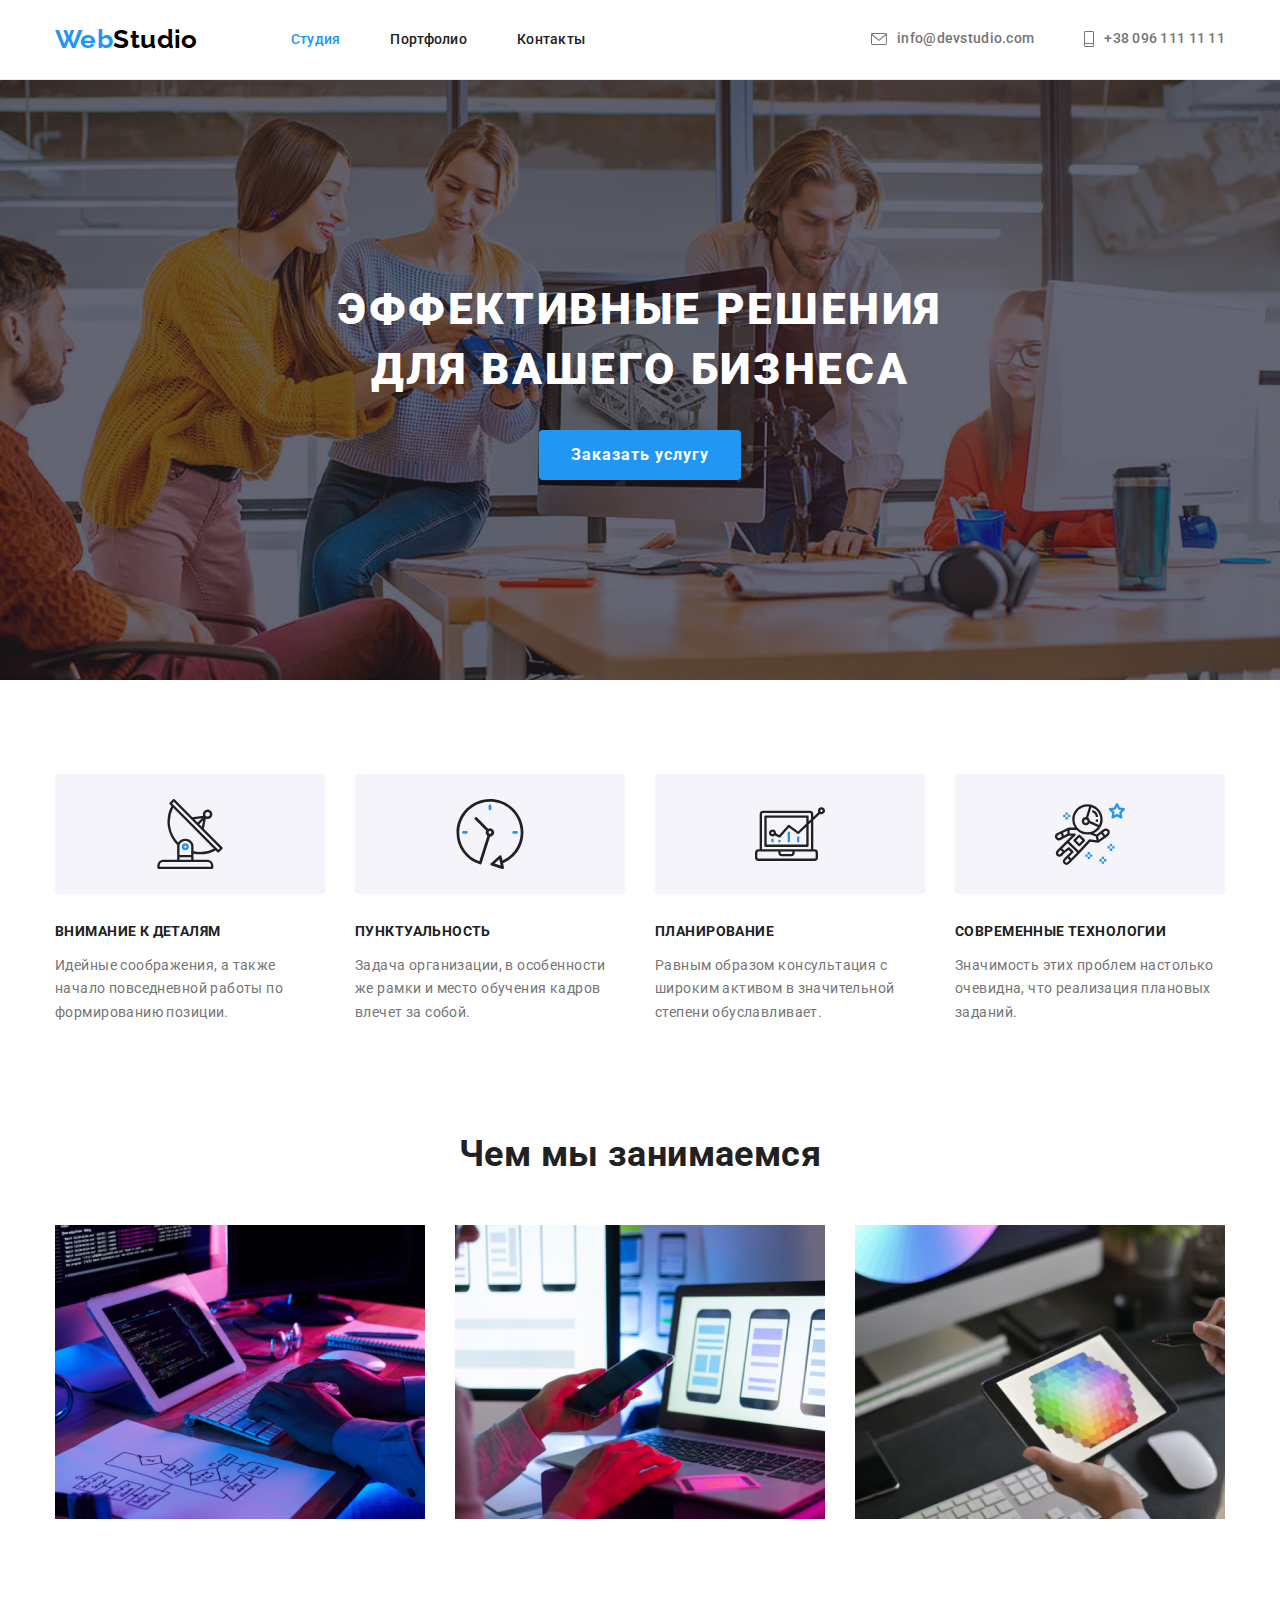
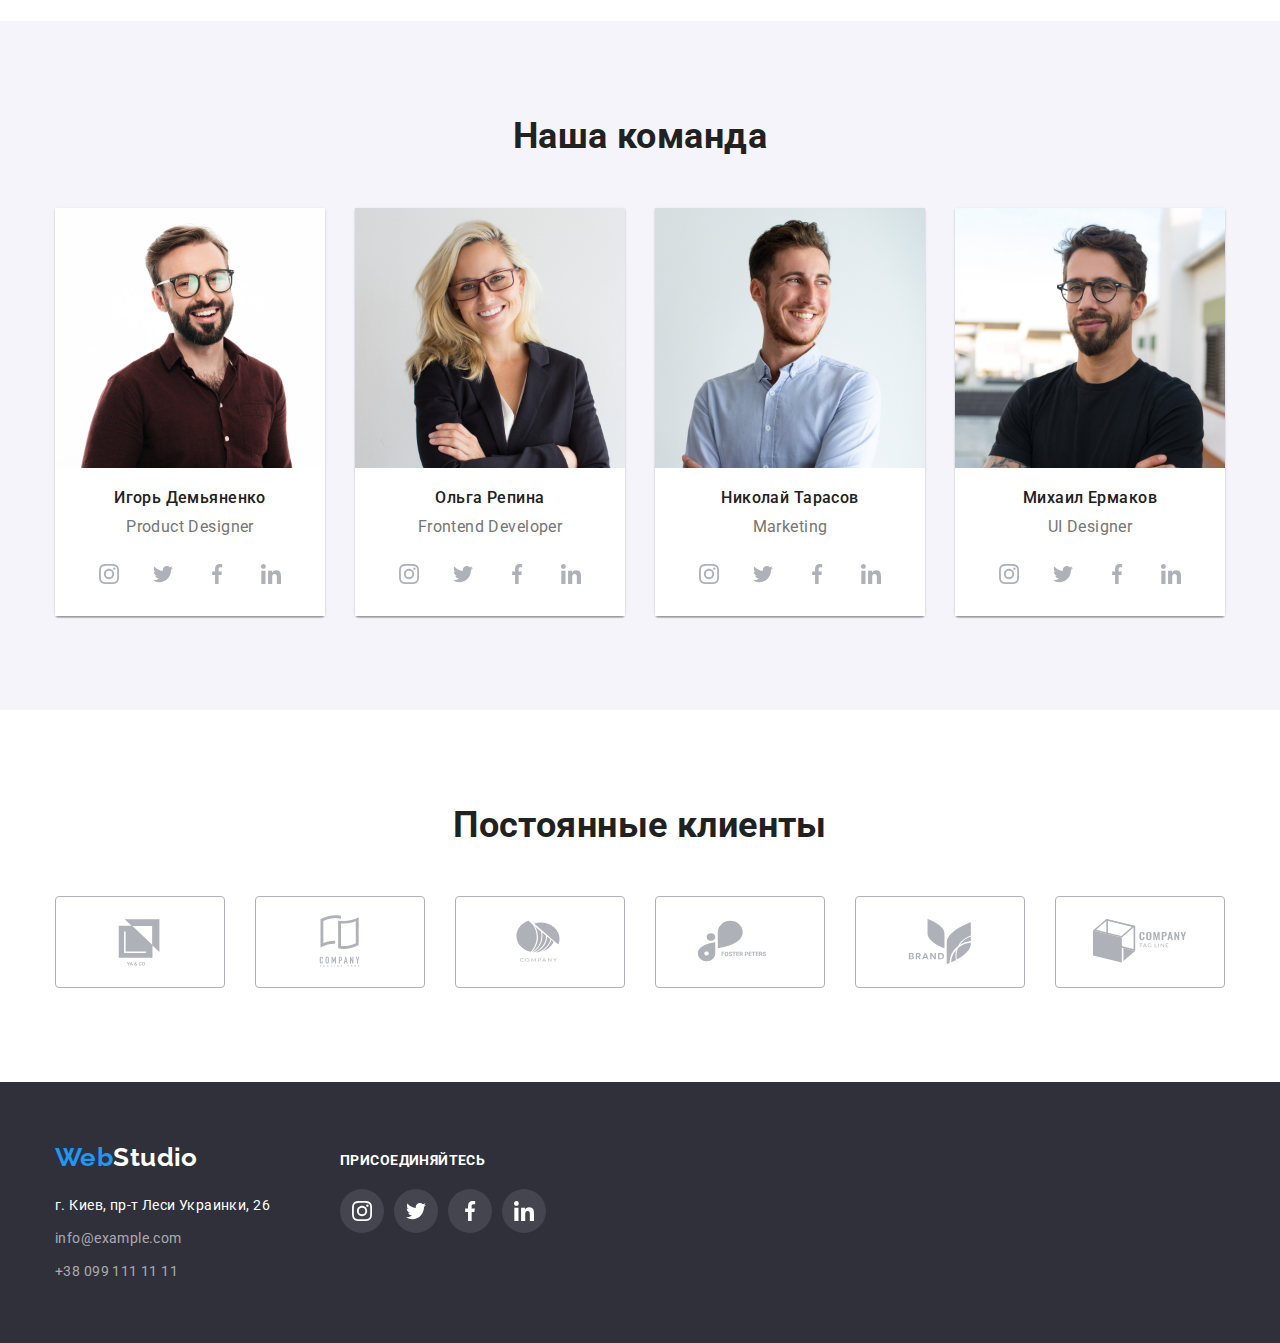
==== index.html @ ed1fa83a "Начало ДЗ 5" ====
<!DOCTYPE html>
<html lang="ru">
<head>
    <meta charset="UTF-8">
    <meta http-equiv="X-UA-Compatible" content="IE=edge">
    <meta name="viewport" content="width=device-width, initial-scale=1.0">
    <title>WebStudio</title>
    <link rel="preconnect" href="https://fonts.gstatic.com">
    <link href="https://fonts.googleapis.com/css2?family=Raleway:wght@700&family=Roboto:wght@400;500;700;900&display=swap"
        rel="stylesheet">
    <link rel="stylesheet" href="https://cdnjs.cloudflare.com/ajax/libs/modern-normalize/1.0.0/modern-normalize.css">
    <link rel="stylesheet" href="./css/styles.css">
</head>
<body>
    <header class="page-header">
        <div class="container">
            <nav class="nav-menu">
                <a class="nav-logo logo" href=""><span class="logo-blue-style">Web</span><span class="logo-black-style">Studio</span></a>
                <ul class="menu list">
                    <li class="menu-item"><a class="nav active-link" href="">Студия</a></li>
                    <li class="menu-item"><a class="nav" href="./portfolio.html">Портфолио</a></li>
                    <li class="menu-item"><a class="nav" href="">Контакты</a></li>
                </ul>
            </nav>
                <ul class="menu list">
                    <li class="menu-item"><a class="nav mail-tel-color" href="mailto:info@devstudio.com">
                        <svg width="16px" height="12px" class="contacts-icon">
                        <use href="./images/icons.svg#icon-mail"></use>
                    </svg>
                        info@devstudio.com</a></li>
                    <li class="menu-item"><a class="nav mail-tel-color" href="tel:+380961111111">
                        <svg width="10px" height="16px" class="contacts-icon">
                            <use href="./images/icons.svg#icon-tel"></use>
                        </svg>
                        +38 096 111 11 11</a></li>
                </ul>
        </div>
    </header>
    <main>
    <section class="hero-section section">
        <div class="hero-box">
        <div class="container">
            <div class="hero-content">
                <h1 class="main-title">Эффективные решения для вашего бизнеса</h1>
                <button class="hero-btn btn" type="button">Заказать услугу</button>
            </div>
        </div>
        </div>
    </section>
    <section class="section feature-section">
        <div class="container">
            <h2 class="visually-hidden">Наши особенности</h2>
                <ul class="card-set list">
                    <li class="feature-item item feature-icons">
                        <div class="icon-box">
                        <svg width="70px" height="70px" class="feature-icon">
                            <use href="./images/icons.svg#icon-antenna"></use>
                        </svg>
                        </div>
                        <h3 class="feature-title">Внимание к деталям</h3>
                        <p>Идейные соображения, а также начало повседневной работы по формированию позиции.</p>
                    </li>
                     <li class="feature-item item">
                        <div class="icon-box">
                            <svg width="70px" height="70px" class="feature-icon">
                                <use href="./images/icons.svg#icon-clock"></use>
                            </svg>
                        </div>
                        <h3 class="feature-title">Пунктуальность</h3>
                         <p>Задача организации, в особенности же рамки и место обучения кадров влечет за собой.</p>
                    </li>
                    <li class="feature-item item">
                        <div class="icon-box">
                            <svg width="70px" height="70px" class="feature-icon">
                                <use href="./images/icons.svg#icon-diagram"></use>
                            </svg>
                        </div>
                        <h3 class="feature-title">Планирование</h3>
                        <p>Равным образом консультация с широким активом в значительной степени обуславливает.</p>
                    </li>
                    <li class="feature-item item">
                        <div class="icon-box">
                            <svg width="70px" height="70px" class="feature-icon">
                                <use href="./images/icons.svg#icon-astronaut"></use>
                            </svg>
                        </div>
                        <h3 class="feature-title">Современные технологии</h3>
                        <p>Значимость этих проблем настолько очевидна, что реализация плановых заданий.</p>
                    </li>
                </ul>
        </div>
    </section>
    <section class="section">
        <div class="container">
        <h2 class="title">Чем мы занимаемся</h2>
        <ul class="card-set list">
            <li class="about-item item"><img src="./images/about/box-1.jpg" width="370" height="294" alt="Работа над созданием макета"></li>
            <li class="about-item item"><img src="./images/about/box-2.jpg" width="370" height="294" alt="Работа с мобильным приложением"></li>
            <li class="about-item item"><img src="./images/about/box-3.jpg" width="370" height="294" alt="Работа с чветовой палитрой на планшете"></li>
        </ul>
        </div>
    </section>
    <section class="section team-section">
        <div class="container">
        <h2 class="title">Наша команда</h2>
        <ul class="card-set list">
            <li class="team-iteam item team-box">
                <img src="./images/team/img1.jpg" width="270" height="260" alt="Игорь Демьяненко">
                <div class="item-card-bottom">
                <h3 class="iteam-title">Игорь Демьяненко</h3>
                <p class="iteam-position" lang="en">Product Designer</p>
                <ul class="list social-icons">
                    <li class="social-icons-item">
                        <a href="" class="social-icons-link" target="_blank" rel="noopener noreferrer">
                            <svg class="social-icons-svg" width="20" height="20">
                                <use href="./images/icons.svg#icon-instagram"></use>
                            </svg>
                        </a>
                    </li>
                    <li class="social-icons-item">
                        <a href="" class="social-icons-link" target="_blank" rel="noopener noreferrer">
                            <svg class="social-icons-svg" width="20" height="20">
                                <use href="./images/icons.svg#icon-twitter"></use>
                            </svg>
                        </a>
                    </li>
                    <li class="social-icons-item">
                        <a href="" class="social-icons-link" target="_blank" rel="noopener noreferrer">
                            <svg class="social-icons-svg" width="20" height="20">
                                <use href="./images/icons.svg#icon-facebook"></use>
                            </svg>
                        </a>
                    </li>
                    <li class="social-icons-item">
                        <a href="" class="social-icons-link" target="_blank" rel="noopener noreferrer">
                            <svg class="social-icons-svg" width="20" height="20">
                                <use href="./images/icons.svg#icon-linkedin"></use>
                            </svg>
                        </a>
                    </li>
                </ul>
                </div>
            </li>
            <li class="team-iteam item team-box">
                <img src="./images/team/img2.jpg" width="270" height="260" alt="Ольга Репина">
                <div class="item-card-bottom">
                <h3 class="iteam-title">Ольга Репина</h3>
                <p class="iteam-position" lang="en">Frontend Developer</p>
                <ul class="list social-icons">
                    <li class="social-icons-item">
                        <a href="" class="social-icons-link" target="_blank" rel="noopener noreferrer">
                            <svg class="social-icons-svg" width="20" height="20">
                                <use href="./images/icons.svg#icon-instagram"></use>
                            </svg>
                        </a>
                    </li>
                    <li class="social-icons-item">
                        <a href="" class="social-icons-link" target="_blank" rel="noopener noreferrer">
                            <svg class="social-icons-svg" width="20" height="20">
                                <use href="./images/icons.svg#icon-twitter"></use>
                            </svg>
                        </a>
                    </li>
                    <li class="social-icons-item">
                        <a href="" class="social-icons-link" target="_blank" rel="noopener noreferrer">
                            <svg class="social-icons-svg" width="20" height="20">
                                <use href="./images/icons.svg#icon-facebook"></use>
                            </svg>
                        </a>
                    </li>
                    <li class="social-icons-item">
                        <a href="" class="social-icons-link" target="_blank" rel="noopener noreferrer">
                            <svg class="social-icons-svg" width="20" height="20">
                                <use href="./images/icons.svg#icon-linkedin"></use>
                            </svg>
                        </a>
                    </li>
                </ul>
                </div>
            </li>
            <li class="team-iteam item team-box">
                <img src="./images/team/img3.jpg" width="270" height="260" alt="Николай Тарасов">
                <div class="item-card-bottom">
                <h3 class="iteam-title">Николай Тарасов</h3>
                <p class="iteam-position" lang="en">Marketing</p>
                <ul class="list social-icons">
                    <li class="social-icons-item">
                        <a href="" class="social-icons-link" target="_blank" rel="noopener noreferrer">
                            <svg class="social-icons-svg" width="20" height="20">
                                <use href="./images/icons.svg#icon-instagram"></use>
                            </svg>
                        </a>
                    </li>
                    <li class="social-icons-item">
                        <a href="" class="social-icons-link" target="_blank" rel="noopener noreferrer">
                            <svg class="social-icons-svg" width="20" height="20">
                                <use href="./images/icons.svg#icon-twitter"></use>
                            </svg>
                        </a>
                    </li>
                    <li class="social-icons-item">
                        <a href="" class="social-icons-link" target="_blank" rel="noopener noreferrer">
                            <svg class="social-icons-svg" width="20" height="20">
                                <use href="./images/icons.svg#icon-facebook"></use>
                            </svg>
                        </a>
                    </li>
                    <li class="social-icons-item">
                        <a href="" class="social-icons-link" target="_blank" rel="noopener noreferrer">
                            <svg class="social-icons-svg" width="20" height="20">
                                <use href="./images/icons.svg#icon-linkedin"></use>
                            </svg>
                        </a>
                    </li>
                </ul>
                </div>
            </li>
            <li class="team-iteam item team-box">
                <img src="./images/team/img4.jpg" width="270" height="260" alt="Михаил Ермаков">
                <div class="item-card-bottom">
                <h3 class="iteam-title">Михаил Ермаков</h3>
                <p class="iteam-position" lang="en">UI Designer</p>
                <ul class="list social-icons">
                    <li class="social-icons-item">
                        <a href="" class="social-icons-link" target="_blank" rel="noopener noreferrer">
                            <svg class="social-icons-svg" width="20" height="20">
                                <use href="./images/icons.svg#icon-instagram"></use>
                            </svg>
                        </a>
                    </li>
                    <li class="social-icons-item">
                        <a href="" class="social-icons-link" target="_blank" rel="noopener noreferrer">
                            <svg class="social-icons-svg" width="20" height="20">
                                <use href="./images/icons.svg#icon-twitter"></use>
                            </svg>
                        </a>
                    </li>
                    <li class="social-icons-item">
                        <a href="" class="social-icons-link" target="_blank" rel="noopener noreferrer">
                            <svg class="social-icons-svg" width="20" height="20">
                                <use href="./images/icons.svg#icon-facebook"></use>
                            </svg>
                        </a>
                    </li>
                    <li class="social-icons-item">
                        <a href="" class="social-icons-link" target="_blank" rel="noopener noreferrer">
                            <svg class="social-icons-svg" width="20" height="20">
                                <use href="./images/icons.svg#icon-linkedin"></use>
                            </svg>
                        </a>
                    </li>
                </ul>
                </div>
            </li>
        </ul>
        </div>
    </section>
    <section class="section">
        <div class="container">
            <h2 class="title">Постоянные клиенты</h2>
            <ul class="card-set list">
                <li class="clients-item item">
                    <a href="" class="client-box" target="_blank" rel="noopener noreferrer">
                    <svg class="clients-icons-svg" width="106" height="60">
                        <use href="./images/icons.svg#icon-client-1"></use>
                    </svg>
                    </a>
                </li>
                <li class="clients-item item">
                    <a href="" class="client-box" target="_blank" rel="noopener noreferrer">
                    <svg class="clients-icons-svg" width="106" height="60">
                        <use href="./images/icons.svg#icon-client-2"></use>
                    </svg>
                    </a>
                </li>
                <li class="clients-item item">
                    <a href="" class="client-box" target="_blank" rel="noopener noreferrer">
                    <svg class="clients-icons-svg" width="106" height="60">
                        <use href="./images/icons.svg#icon-client-3"></use>
                    </svg>
                    </a>
                </li>
                <li class="clients-item item">
                    <a href="" class="client-box" target="_blank" rel="noopener noreferrer">
                    <svg class="clients-icons-svg" width="106" height="60">
                        <use href="./images/icons.svg#icon-client-4"></use>
                    </svg>
                    </a>
                </li>
                <li class="clients-item item">
                    <a href="" class="client-box" target="_blank" rel="noopener noreferrer">
                    <svg class="clients-icons-svg" width="106" height="60">
                        <use href="./images/icons.svg#icon-client-5"></use>
                    </svg>
                    </a>
                </li>
                <li class="clients-item item">
                    <a href="" class="client-box" target="_blank" rel="noopener noreferrer">
                    <svg class="clients-icons-svg" width="106" height="60">
                        <use href="./images/icons.svg#icon-client-6"></use>
                    </svg>
                    </a>
                </li>
            </ul>
        </div>
    </section>
    </main>
    <footer class="footer dark-bg">
        <div class="container footer-box">
            <div>
                <a class="logo" href=""><span class="logo-blue-style">Web</span><span class="logo-white-style">Studio</span></a>
                <address class="address">
                <ul class="footer-list list">
                <li class="footer-list-item"><a class="logo-white-style txt-deco" href="https://goo.gl/maps/Vyjwhp4xW57vWDKJA" target="_blank" rel="noopener noreferrer">г. Киев, пр-т Леси Украинки, 26</a></li>
                <li class="footer-list-item"><a class="second-mail-tel-color txt-deco" href="mailto:info@example.com">info@example.com</a></li>
                <li class="footer-list-item"><a class="second-mail-tel-color txt-deco" href="tel:+380991111111">+38 099 111 11 11</a></li>
                </ul>
                </address>
            </div>
            <div class="footer-socials-box">
                <h3 class="footer-socials-title">присоединяйтесь</h3>
                <ul class="list social-icons">
                    <li class="social-icons-item">
                        <a href="" class="footer-social-icons-link" target="_blank" rel="noopener noreferrer">
                            <svg class="footer-social-icons-svg" width="20" height="20">
                                <use href="./images/icons.svg#icon-instagram"></use>
                            </svg>
                        </a>
                    </li>
                    <li class="social-icons-item">
                        <a href="" class="footer-social-icons-link" target="_blank" rel="noopener noreferrer">
                            <svg class="footer-social-icons-svg" width="20" height="20">
                                <use href="./images/icons.svg#icon-twitter"></use>
                            </svg>
                        </a>
                    </li>
                    <li class="social-icons-item">
                        <a href="" class="footer-social-icons-link" target="_blank" rel="noopener noreferrer">
                            <svg class="footer-social-icons-svg" width="20" height="20">
                                <use href="./images/icons.svg#icon-facebook"></use>
                            </svg>
                        </a>
                    </li>
                    <li class="social-icons-item">
                        <a href="" class="footer-social-icons-link" target="_blank" rel="noopener noreferrer">
                            <svg class="footer-social-icons-svg" width="20" height="20">
                                <use href="./images/icons.svg#icon-linkedin"></use>
                            </svg>
                        </a>
                    </li>
                </ul>
            </div>
        </div>
    </footer>
</body>
</html>
---- css/styles.css ----
:root {
  --logo-link-blue-color: #2196f3;
  --logo-black-color: #000000;
  --main-text-color: #757575;
  --title-color: #212121;
  --hero-color: #ffffff;
  --address-color: rgba(255, 255, 255, 0.6);

  --dark-bg: #2f303a;
  --btn-dark-bg: #2196f3;
  --btn-light-bg: #f5f4fa;
  --bg-team-section: #f5f4fa;

  --header-border: #ececec;
  --card-buttom-border: #eeeeee;

  --main-font: "Roboto", sans-serif;
  --logo-font: "Raleway", sans-serif;

  --social-icon-color: #afb1b8;
}

html {
  box-sizing: border-box;
}

*,
*::before,
*::after {
  box-sizing: inherit;
}

body {
  font-family: var(--main-font);
  font-size: 14px;
  line-height: 1.71;
  letter-spacing: 0.03em;
  color: var(--main-text-color);
}

h1,
h2,
h3,
p {
  margin-top: 0;
}

.container {
  width: 1200px;
  padding-left: 15px;
  padding-right: 15px;
  margin-left: auto;
  margin-right: auto;
}

.section {
  padding-top: 94px;
  padding-bottom: 94px;
}

.visually-hidden {
  position: absolute !important;
  clip: rect(1px 1px 1px 1px);
  clip: rect(1px, 1px, 1px, 1px);
  padding: 0 !important;
  border: 0 !important;
  height: 1px !important;
  width: 1px !important;
  overflow: hidden;
  margin: 0;
}

.logo {
  font-family: var(--logo-font);
  font-weight: 700;
  font-size: 26px;
  line-height: 1.19;
  text-decoration: none;
}

.nav-logo {
  margin-right: 93px;
}

.logo .logo-blue-style {
  color: var(--logo-link-blue-color);
}

.logo .logo-black-style {
  color: var(--logo-black-color);
}

.logo-white-style {
  color: var(--hero-color);
}

.nav {
  font-weight: 500;
  line-height: 1.14;
  letter-spacing: 0.02em;
  color: var(--title-color);
  text-decoration: none;
}

.active-link {
  color: var(--logo-link-blue-color);
}

.mail-tel-color {
  color: inherit;
  display: flex;
  align-items: center;
}

.second-mail-tel-color {
  color: var(--address-color);
}

.contacts-icon {
  fill: currentColor;
  margin-right: 10px;
}

.nav:hover,
.nav:focus,
.txt-deco:hover,
.txt-deco:focus {
  color: var(--logo-link-blue-color);
}

.page-header {
  padding-top: 24px;
  padding-bottom: 24px;

  border-bottom-width: 1px;
  border-bottom-style: solid;
  border-bottom-color: var(--header-border);
}

.page-header .container {
  display: flex;
  align-items: center;
}

.nav-menu {
  display: flex;
  align-items: center;
  margin-right: auto;
}

.menu {
  display: inline-flex;
}

.menu-item:not(:last-child) {
  margin-right: 50px;
}

.list {
  list-style: none;
  margin: 0;
  padding-left: 0;
}

.dark-bg {
  background-color: var(--dark-bg);
}

.main-title {
  font-weight: 900;
  font-size: 44px;
  line-height: 1.36;
  text-align: center;
  letter-spacing: 0.06em;
  text-transform: uppercase;
  margin-bottom: 0;
  color: var(--hero-color);
}

.btn {
  font-weight: 700;
  font-size: 16px;
  line-height: 1.87;
  display: flex;
  align-items: center;
  text-align: center;
  letter-spacing: 0.06em;
  cursor: pointer;
  color: var(--hero-color);
  background-color: var(--btn-dark-bg);
}

.hero-section {
  padding-top: 0;
  padding-bottom: 0;
}

.hero-box {
  max-width: 1600px;
  padding-top: 200px;
  padding-bottom: 200px;
  background-color: #c4c4c4;
  background-image: linear-gradient(
      to right,
      rgba(47, 48, 58, 0.4),
      rgba(47, 48, 58, 0.4)
    ),
    url(../images/hero/main-hero-img.jpg);
  background-repeat: no-repeat;
  background-position: center;
  background-size: cover;
  margin-left: auto;
  margin-right: auto;
  display: flex;
  align-items: center;
}

.hero-content {
  width: 696px;
  margin-left: auto;
  margin-right: auto;
}

.hero-btn {
  min-width: 200px;
  min-height: 50px;
  margin-left: auto;
  margin-right: auto;
  margin-top: 30px;
  padding: 10px 32px;

  box-shadow: 0px 4px 4px rgba(0, 0, 0, 0.15);
  border-radius: 4px;
  border: 0;
}

.card-set {
  display: flex;
  flex-wrap: wrap;
  margin-left: -30px;
}

.item {
  margin-left: 30px;
}

.icon-box {
  display: flex;
  justify-content: center;
  width: 270px;
  height: 120px;
  padding: 25px;
  background: #f5f4fa;
  border-radius: 4px;
  margin-bottom: 30px;
}

.feature-item {
  flex-basis: calc((100% - 4 * 30px) / 4);
}

.about-item {
  flex-basis: calc((100% - 3 * 30px) / 3);
}

.team-iteam {
  flex-basis: calc((100% - 4 * 30px) / 4);
  display: flex;
  flex-direction: column;
}

.clients-iteam {
  flex-basis: calc((100% - 6 * 30px) / 6);
}

.projects-item {
  flex-basis: calc((100% - 3 * 30px) / 3);
}

.projects-item-link {
  display: flex;
  flex-direction: column;
}

.projects-item-link:hover,
.projects-item-link:focus {
  box-shadow: 0px 1px 1px rgba(0, 0, 0, 0.12), 0px 4px 4px rgba(0, 0, 0, 0.06),
    1px 4px 6px rgba(0, 0, 0, 0.16);
}

.card-set .projects-item {
  margin-top: 30px;
}

.filters-list {
  justify-content: center;
  display: flex;
  flex-wrap: wrap;
}

.filters-list .filters-iteam:not(:first-child) {
  margin-left: 8px;
}

.filter-btn {
  padding: 6px 22px;
}

.feature-title {
  font-weight: 700;
  font-size: 14px;
  line-height: 1.14;
  text-transform: uppercase;
  color: var(--title-color);
}

.feature-section {
  padding-bottom: 0;
}

.title {
  font-weight: 700;
  font-size: 36px;
  line-height: 1.17;
  text-align: center;
  color: var(--title-color);
  margin-bottom: 50px;
}

.iteam-title {
  font-weight: 500;
  font-size: 16px;
  line-height: 1.19;
  text-align: center;
  color: var(--title-color);
  margin-bottom: 10px;
}

.iteam-position {
  font-size: 16px;
  line-height: 1.19;
  text-align: center;
  margin-bottom: 16px;
}

.item-card-bottom {
  padding-top: 20px;
  padding-bottom: 20px;
  background-color: var(--hero-color);
}

.social-icons {
  display: flex;
  justify-content: center;
}

.social-icons-item:not(:last-child) {
  margin-right: 10px;
}

.social-icons-link {
  display: flex;
  align-items: center;
  justify-content: center;
  width: 44px;
  height: 44px;
  border-radius: 50%;
  background-color: #ffffff;
}
.social-icons-svg {
  width: 20px;
  height: 20px;
  fill: var(--social-icon-color);
}

.social-icons-link:hover,
.social-icons-link:focus {
  fill: var(--hero-color);
  background-color: var(--logo-link-blue-color);
}

.social-icons-link:hover .social-icons-svg,
.social-icons-link:focus .social-icons-svg {
  fill: var(--hero-color);
}

.team-box {
  box-shadow: 0px 1px 3px rgba(0, 0, 0, 0.12), 0px 1px 1px rgba(0, 0, 0, 0.14),
    0px 2px 1px rgba(0, 0, 0, 0.2);
  border-radius: 0px 0px 4px 4px;
}

.team-section {
  background-color: var(--bg-team-section);
}

.txt-deco {
  text-decoration: none;
}

.client-box {
  width: 170px;
  height: 92px;
  border: 1px solid #afb1b8;
  box-sizing: border-box;
  border-radius: 4px;
  display: flex;
  align-items: center;
  justify-content: center;
}

.clients-icons-svg {
  width: 106px;
  height: 60px;
  fill: var(--social-icon-color);
}

.client-box:hover .clients-icons-svg,
.client-box:focus .clients-icons-svg {
  fill: var(--logo-link-blue-color);
}

.client-box:hover,
.client-box:focus {
  border-color: var(--logo-link-blue-color);
}

.address {
  font-style: inherit;
  margin-top: 20px;
}

.footer {
  padding-top: 60px;
  padding-bottom: 60px;
}

.footer-box {
  display: flex;
  align-items: center;
}

.footer-socials-box {
  margin-left: 70px;
  margin-bottom: 40px;
}

.footer-social-icons-link {
  display: flex;
  align-items: center;
  justify-content: center;
  width: 44px;
  height: 44px;
  border-radius: 50%;
  background-color: rgba(255, 255, 255, 0.1);
}

.footer-social-icons-svg {
  fill: var(--hero-color);
}

.footer-social-icons-link:hover,
.footer-social-icons-link:focus {
  background-color: var(--logo-link-blue-color);
}

.footer-list .footer-list-item:not(:last-child) {
  margin-bottom: 9px;
}

.footer-socials-title {
  font-family: var(--main-font);
  font-weight: 700;
  font-size: 14px;
  line-height: 1.14;
  letter-spacing: 0.03em;
  text-transform: uppercase;
  color: var(--hero-color);
  margin-bottom: 20px;
}

.filter {
  font-weight: 500;
  font-size: 16px;
  line-height: 1.62;
  text-align: center;
  cursor: pointer;
  color: var(--title-color);
  background-color: var(--btn-light-bg);

  border-radius: 4px;
  border: 0;
}

.filter:hover,
.filter:focus {
  color: var(--hero-color);
  background-color: var(--btn-dark-bg);
  box-shadow: 0px 3px 1px rgba(0, 0, 0, 0.1), 0px 1px 2px rgba(0, 0, 0, 0.08),
    0px 2px 2px rgba(0, 0, 0, 0.12);
}

.filters-section {
  padding-bottom: 0;
}

.title-portfolio {
  font-weight: 700;
  font-size: 18px;
  line-height: 2;
  letter-spacing: 0.06em;
  color: var(--title-color);
  margin-bottom: 0;
}

.project-portfolio {
  font-size: 16px;
  line-height: 1.87;
  margin-bottom: 0;
  color: var(--main-text-color);
}

.projects-section {
  padding-top: 20px;
}

.card-buttom-border {
  border-left: 1px solid var(--card-buttom-border);
  border-right: 1px solid var(--card-buttom-border);
  border-bottom: 1px solid var(--card-buttom-border);
  padding: 20px 24px;
}
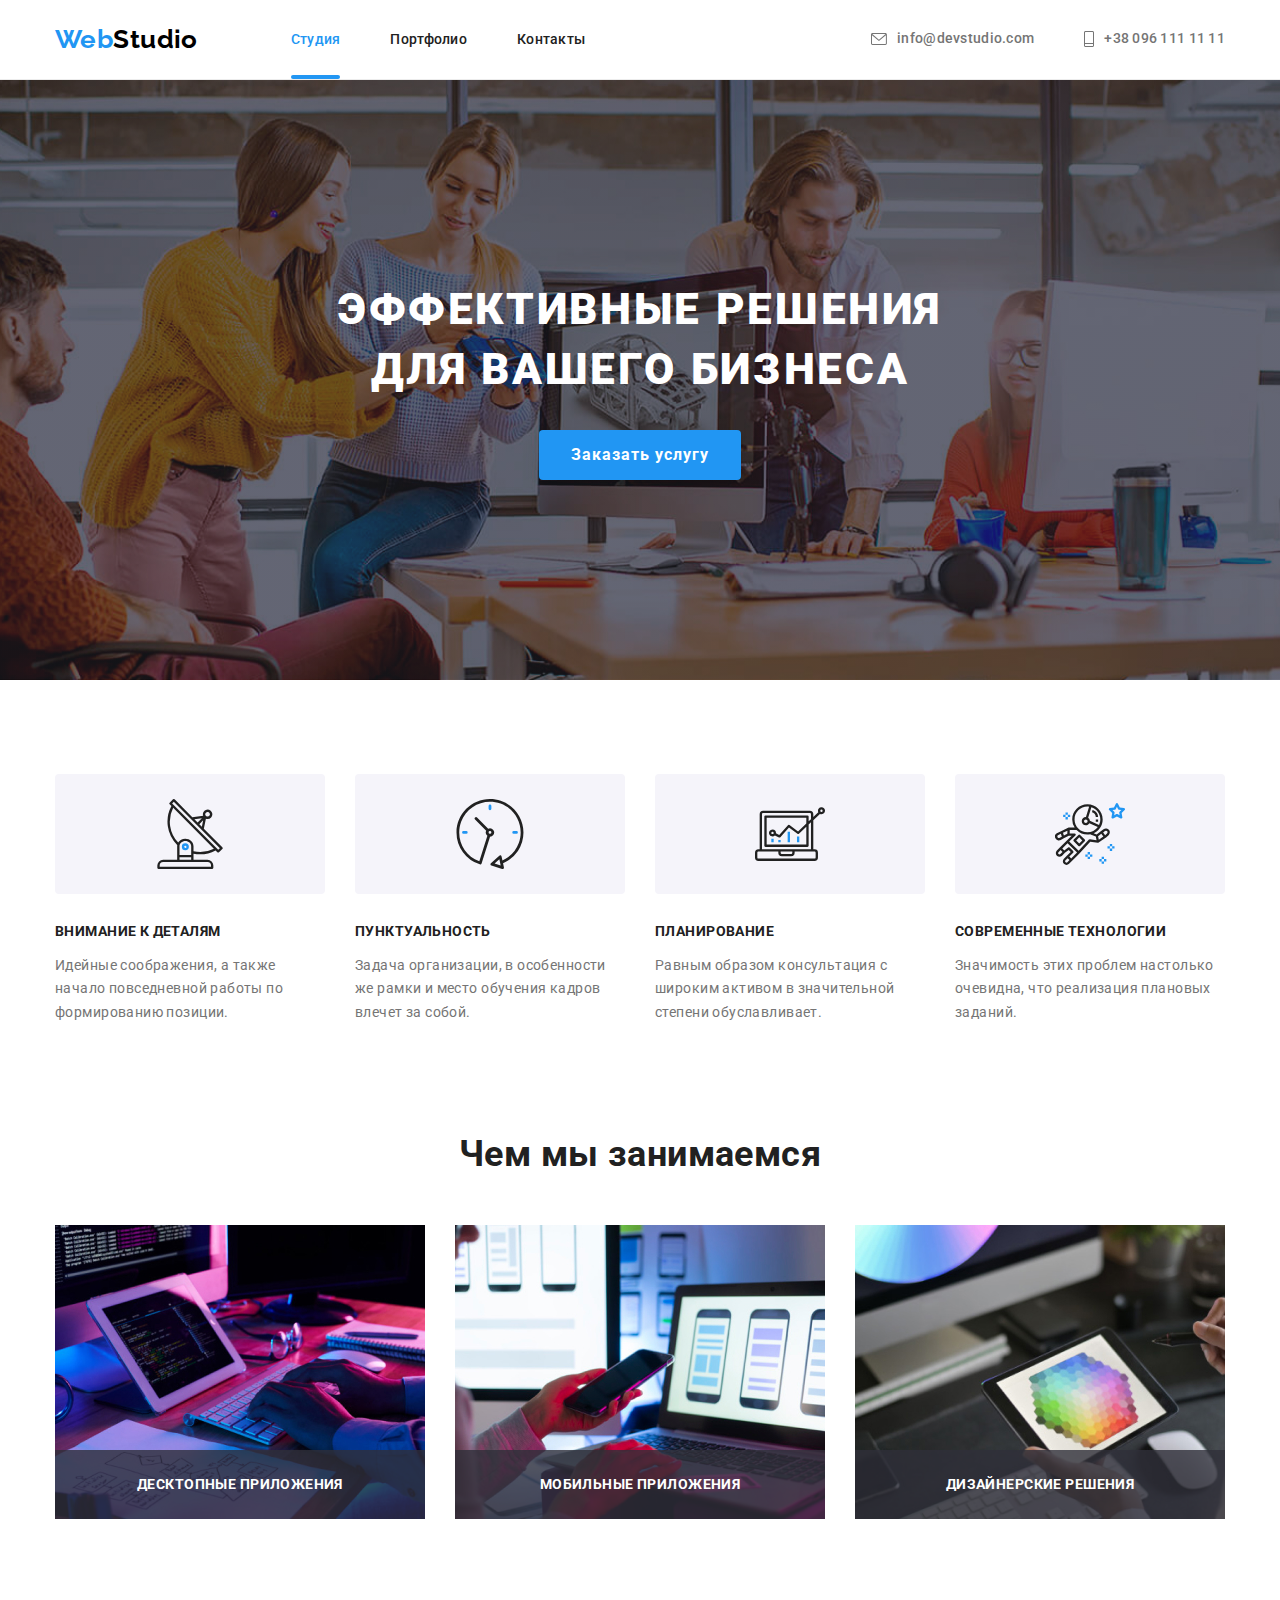
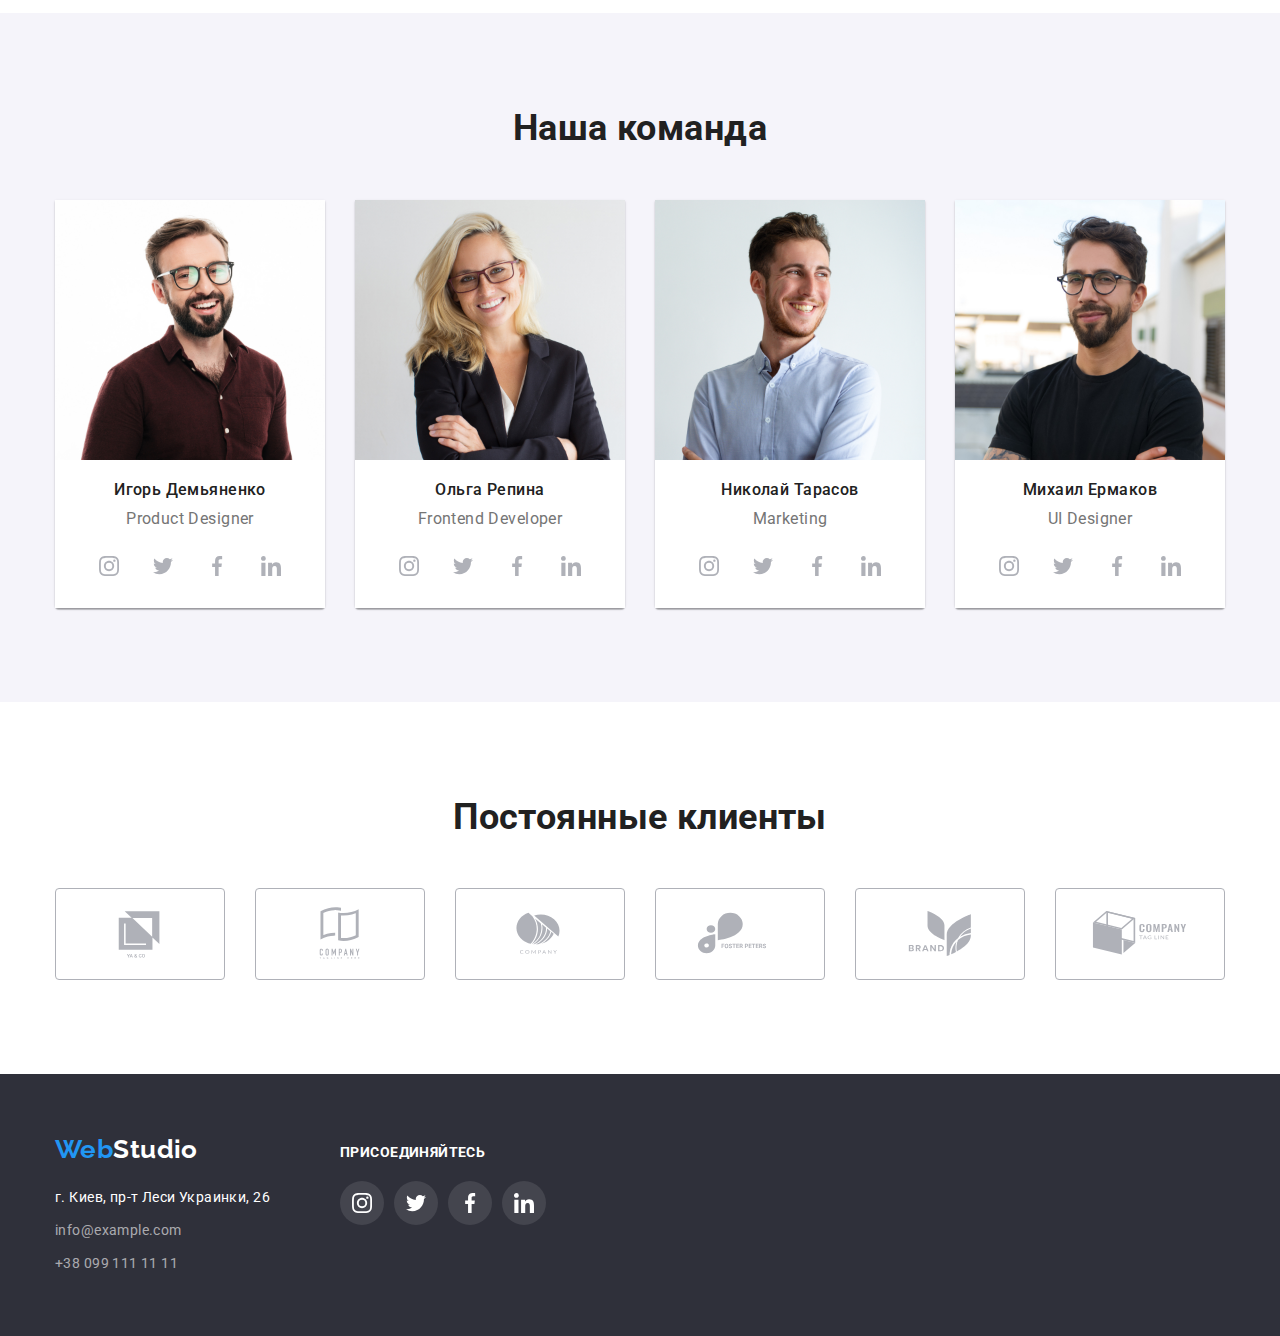
==== commit e33665a6: "ДЗ 5" ====
--- a/index.html
+++ b/index.html
@@ -42,7 +42,7 @@
         <div class="container">
             <div class="hero-content">
                 <h1 class="main-title">Эффективные решения для вашего бизнеса</h1>
-                <button class="hero-btn btn" type="button">Заказать услугу</button>
+                <button class="hero-btn btn" type="button" data-modal-open>Заказать услугу</button>
             </div>
         </div>
         </div>
@@ -94,9 +94,30 @@
         <div class="container">
         <h2 class="title">Чем мы занимаемся</h2>
         <ul class="card-set list">
-            <li class="about-item item"><img src="./images/about/box-1.jpg" width="370" height="294" alt="Работа над созданием макета"></li>
-            <li class="about-item item"><img src="./images/about/box-2.jpg" width="370" height="294" alt="Работа с мобильным приложением"></li>
-            <li class="about-item item"><img src="./images/about/box-3.jpg" width="370" height="294" alt="Работа с чветовой палитрой на планшете"></li>
+            <li class="about-item item">
+                <div class="about-item-box">
+                    <img src="./images/about/box-1.jpg" width="370" height="294" alt="Работа над созданием макета">
+                    <div class="about-item-box-bottom">
+                        <h3 class="about-item-title">Десктопные приложения</h3>
+                    </div>
+                </div>
+            </li>
+            <li class="about-item item">
+                <div class="about-item-box">
+                <img src="./images/about/box-2.jpg" width="370" height="294" alt="Работа с мобильным приложением">
+                    <div class="about-item-box-bottom">
+                        <h3 class="about-item-title">Мобильные приложения</h3>
+                    </div>
+                </div>
+            </li>
+            <li class="about-item item">
+                <div class="about-item-box">
+                    <img src="./images/about/box-3.jpg" width="370" height="294" alt="Работа с чветовой палитрой на планшете">
+                    <div class="about-item-box-bottom">
+                        <h3 class="about-item-title">Дизайнерские решения</h3>
+                    </div>
+                </div>
+            </li>
         </ul>
         </div>
     </section>
@@ -311,9 +332,9 @@
                 <a class="logo" href=""><span class="logo-blue-style">Web</span><span class="logo-white-style">Studio</span></a>
                 <address class="address">
                 <ul class="footer-list list">
-                <li class="footer-list-item"><a class="logo-white-style txt-deco" href="https://goo.gl/maps/Vyjwhp4xW57vWDKJA" target="_blank" rel="noopener noreferrer">г. Киев, пр-т Леси Украинки, 26</a></li>
-                <li class="footer-list-item"><a class="second-mail-tel-color txt-deco" href="mailto:info@example.com">info@example.com</a></li>
-                <li class="footer-list-item"><a class="second-mail-tel-color txt-deco" href="tel:+380991111111">+38 099 111 11 11</a></li>
+                <li class="footer-list-item"><a class="logo-white-style txt-deco adress-link" href="https://goo.gl/maps/Vyjwhp4xW57vWDKJA" target="_blank" rel="noopener noreferrer">г. Киев, пр-т Леси Украинки, 26</a></li>
+                <li class="footer-list-item"><a class="second-mail-tel-color txt-deco adress-link" href="mailto:info@example.com">info@example.com</a></li>
+                <li class="footer-list-item"><a class="second-mail-tel-color txt-deco adress-link" href="tel:+380991111111">+38 099 111 11 11</a></li>
                 </ul>
                 </address>
             </div>
@@ -352,5 +373,11 @@
             </div>
         </div>
     </footer>
+    <div class="backdrop is-hidden" data-modal>
+        <div class="modal">
+            <button class="modal-close-btn" data-modal-close>X</button>
+        </div>
+    </div>
+    <script src="./js/modal.js"></script>
 </body>
 </html>--- a/css/styles.css
+++ b/css/styles.css
@@ -92,6 +92,8 @@
 
 .logo-white-style {
   color: var(--hero-color);
+
+  transition: color 250ms cubic-bezier(0.4, 0, 0.2, 1);
 }
 
 .nav {
@@ -100,10 +102,26 @@
   letter-spacing: 0.02em;
   color: var(--title-color);
   text-decoration: none;
+
+  transition: color 250ms cubic-bezier(0.4, 0, 0.2, 1);
 }
 
 .active-link {
+  padding-top: 32px;
+  padding-bottom: 32px;
+  position: relative;
   color: var(--logo-link-blue-color);
+}
+
+.active-link::after {
+  content: "";
+  position: absolute;
+  bottom: 0;
+  display: block;
+  width: 100%;
+  height: 4px;
+  border-radius: 2px;
+  background-color: var(--logo-link-blue-color);
 }
 
 .mail-tel-color {
@@ -114,6 +132,8 @@
 
 .second-mail-tel-color {
   color: var(--address-color);
+
+  transition: color 250ms cubic-bezier(0.4, 0, 0.2, 1);
 }
 
 .contacts-icon {
@@ -122,22 +142,19 @@
 }
 
 .nav:hover,
-.nav:focus,
-.txt-deco:hover,
-.txt-deco:focus {
+.nav:focus {
   color: var(--logo-link-blue-color);
 }
 
 .page-header {
-  padding-top: 24px;
-  padding-bottom: 24px;
-
   border-bottom-width: 1px;
   border-bottom-style: solid;
   border-bottom-color: var(--header-border);
 }
 
 .page-header .container {
+  padding-top: 24px;
+  padding-bottom: 24px;
   display: flex;
   align-items: center;
 }
@@ -280,6 +297,9 @@
 .projects-item-link {
   display: flex;
   flex-direction: column;
+  box-shadow: none;
+
+  transition: box-shadow 250ms cubic-bezier(0.4, 0, 0.2, 1);
 }
 
 .projects-item-link:hover,
@@ -316,6 +336,33 @@
 
 .feature-section {
   padding-bottom: 0;
+}
+
+.about-item-title {
+  font-family: var(--main-font);
+  font-weight: 700;
+  font-size: 14px;
+  line-height: 1.14;
+  text-align: center;
+  letter-spacing: 0.03em;
+  text-transform: uppercase;
+  color: var(--hero-color);
+  margin: 0;
+}
+
+.about-item-box {
+  display: flex;
+  flex-direction: column;
+  position: relative;
+}
+
+.about-item-box-bottom {
+  position: absolute;
+  bottom: 0;
+  width: 100%;
+  padding-top: 27px;
+  padding-bottom: 27px;
+  background-color: rgba(47, 48, 58, 0.8);
 }
 
 .title {
@@ -366,11 +413,14 @@
   height: 44px;
   border-radius: 50%;
   background-color: #ffffff;
+
+  transition: background-color 250ms cubic-bezier(0.4, 0, 0.2, 1);
 }
 .social-icons-svg {
   width: 20px;
   height: 20px;
   fill: var(--social-icon-color);
+  transition: fill 250ms cubic-bezier(0.4, 0, 0.2, 1);
 }
 
 .social-icons-link:hover,
@@ -407,12 +457,16 @@
   display: flex;
   align-items: center;
   justify-content: center;
+
+  transition: border 250ms cubic-bezier(0.4, 0, 0.2, 1);
 }
 
 .clients-icons-svg {
   width: 106px;
   height: 60px;
   fill: var(--social-icon-color);
+
+  transition: fill 250ms cubic-bezier(0.4, 0, 0.2, 1);
 }
 
 .client-box:hover .clients-icons-svg,
@@ -438,6 +492,10 @@
 .footer-box {
   display: flex;
   align-items: center;
+}
+
+.adress-link:hover {
+  color: var(--logo-link-blue-color);
 }
 
 .footer-socials-box {
@@ -453,6 +511,8 @@
   height: 44px;
   border-radius: 50%;
   background-color: rgba(255, 255, 255, 0.1);
+
+  transition: background-color 250ms cubic-bezier(0.4, 0, 0.2, 1);
 }
 
 .footer-social-icons-svg {
@@ -487,9 +547,13 @@
   cursor: pointer;
   color: var(--title-color);
   background-color: var(--btn-light-bg);
-
+  box-shadow: none;
   border-radius: 4px;
   border: 0;
+
+  transition: color 250ms cubic-bezier(0.4, 0, 0.2, 1),
+    background-color 250ms cubic-bezier(0.4, 0, 0.2, 1),
+    box-shadow 250ms cubic-bezier(0.4, 0, 0.2, 1);
 }
 
 .filter:hover,
@@ -530,3 +594,75 @@
   border-bottom: 1px solid var(--card-buttom-border);
   padding: 20px 24px;
 }
+
+.card-top {
+  position: relative;
+  display: flex;
+  flex-direction: column;
+  overflow: hidden;
+}
+
+.card-top-txt {
+  position: absolute;
+  width: 100%;
+  height: 100%;
+  margin-bottom: 0;
+  top: 50%;
+  left: 50%;
+  transform: translate(-50%, 50%);
+  font-family: var(--main-font);
+  font-size: 18px;
+  line-height: 1.56;
+  letter-spacing: 0.03em;
+  color: var(--hero-color);
+  background-color: rgba(33, 150, 243, 0.9);
+  padding: 63px 24px;
+
+  transition: transform 250ms cubic-bezier(0.4, 0, 0.2, 1);
+}
+
+.projects-item-link:hover .card-top-txt,
+.projects-item-link:focus .card-top-txt {
+  transform: translate(-50%, -50%);
+}
+
+.backdrop {
+  position: fixed;
+  top: 0;
+  left: 0;
+  width: 100%;
+  height: 100%;
+  background-color: rgba(0, 0, 0, 0.2);
+}
+
+.is-hidden {
+  opacity: 0;
+  visibility: hidden;
+  pointer-events: none;
+}
+
+.modal {
+  position: absolute;
+  top: 50%;
+  left: 50%;
+  transform: translate(-50%, -50%);
+  width: 528px;
+  height: 581px;
+
+  background-color: #ffffff;
+  box-shadow: 0px 1px 3px rgba(0, 0, 0, 0.12), 0px 1px 1px rgba(0, 0, 0, 0.14),
+    0px 2px 1px rgba(0, 0, 0, 0.2);
+  border-radius: 4px;
+}
+
+.modal-close-btn {
+  position: absolute;
+  right: 8px;
+  top: 8px;
+  width: 30px;
+  height: 30px;
+  border-radius: 50%;
+  padding: 0;
+  background: #ffffff;
+  border: 1px solid rgba(0, 0, 0, 0.1);
+}
